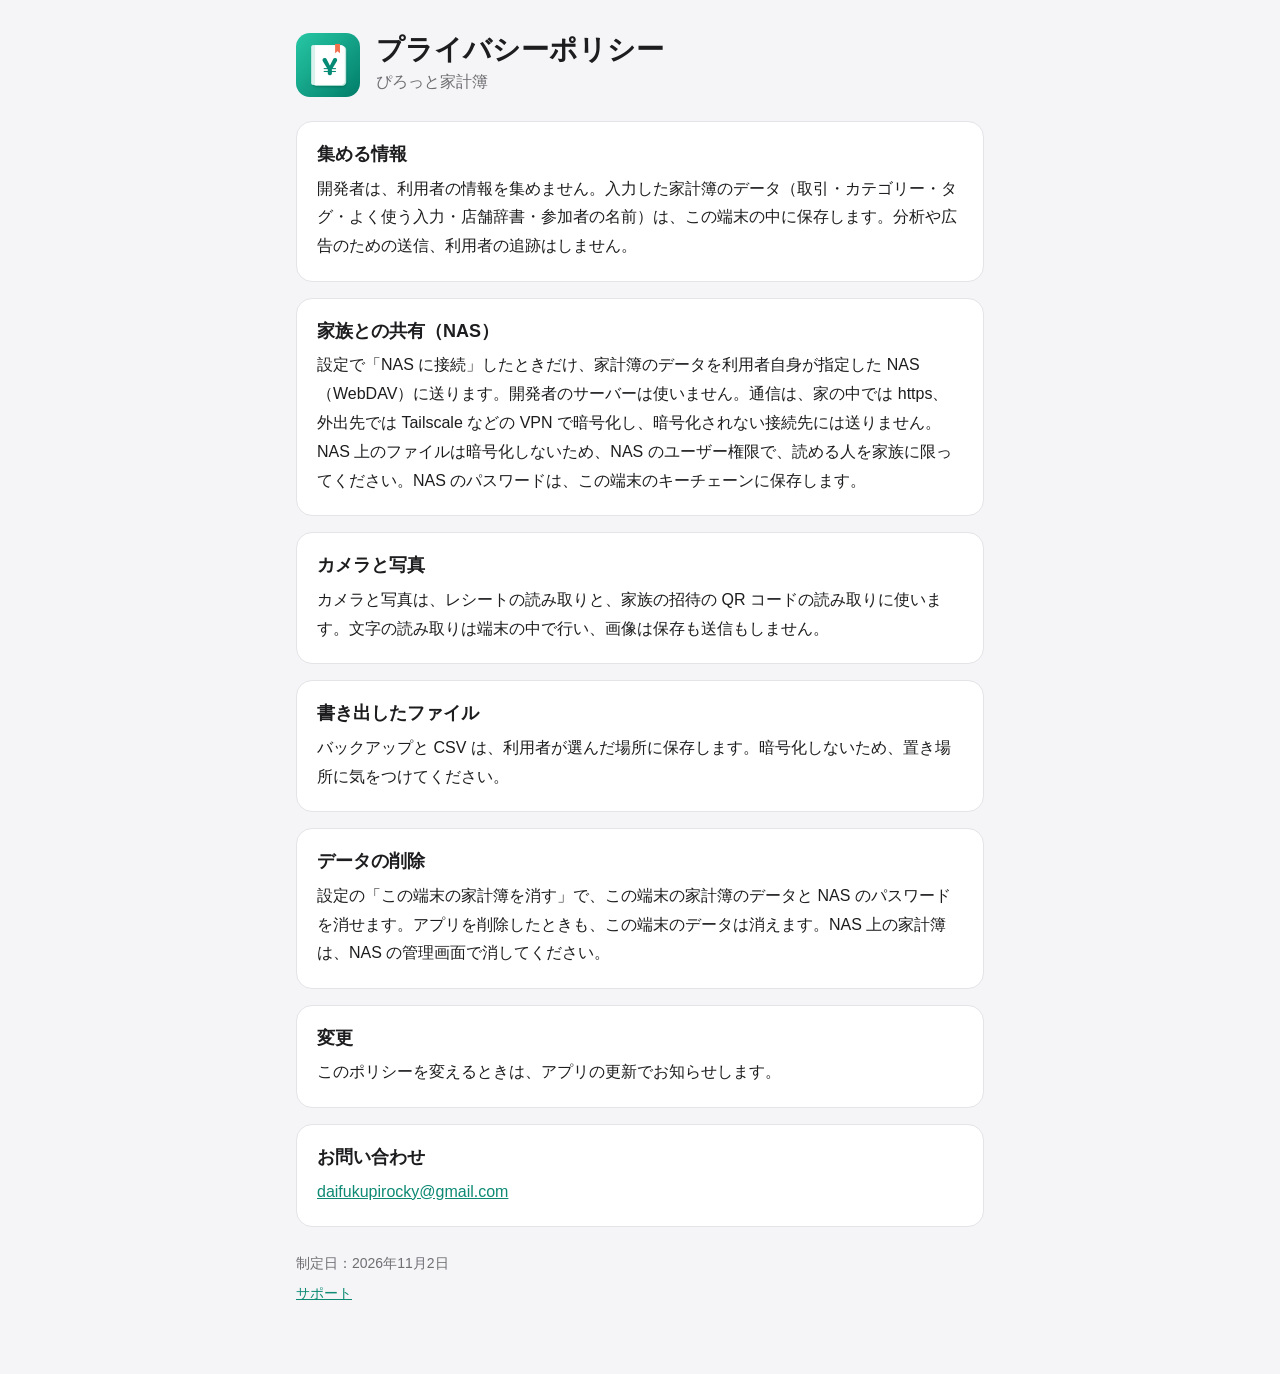
==== privacy.html @ 50da621c "サポートとプライバシーポリシーのページ Co-Authored-By: Claude Opus 5.5 <noreply@anthropic.com>" ====
<!doctype html>
<html lang="ja">
<head>
<meta charset="utf-8">
<meta name="viewport" content="width=device-width, initial-scale=1">
<title>プライバシーポリシー｜ぴろっと家計簿</title>
<link rel="stylesheet" href="style.css">
</head>
<body>
<main>
  <header>
    <img src="icon.png" alt="">
    <div>
      <h1>プライバシーポリシー</h1>
      <p>ぴろっと家計簿</p>
    </div>
  </header>

  <!-- same text as the app's PrivacyView (アプリの PrivacyView と同じ文) -->
  <section>
    <h2>集める情報</h2>
    <p>開発者は、利用者の情報を集めません。入力した家計簿のデータ（取引・カテゴリー・タグ・よく使う入力・店舗辞書・参加者の名前）は、この端末の中に保存します。分析や広告のための送信、利用者の追跡はしません。</p>
  </section>
  <section>
    <h2>家族との共有（NAS）</h2>
    <p>設定で「NAS に接続」したときだけ、家計簿のデータを利用者自身が指定した NAS（WebDAV）に送ります。開発者のサーバーは使いません。通信は、家の中では https、外出先では Tailscale などの VPN で暗号化し、暗号化されない接続先には送りません。NAS 上のファイルは暗号化しないため、NAS のユーザー権限で、読める人を家族に限ってください。NAS のパスワードは、この端末のキーチェーンに保存します。</p>
  </section>
  <section>
    <h2>カメラと写真</h2>
    <p>カメラと写真は、レシートの読み取りと、家族の招待の QR コードの読み取りに使います。文字の読み取りは端末の中で行い、画像は保存も送信もしません。</p>
  </section>
  <section>
    <h2>書き出したファイル</h2>
    <p>バックアップと CSV は、利用者が選んだ場所に保存します。暗号化しないため、置き場所に気をつけてください。</p>
  </section>
  <section>
    <h2>データの削除</h2>
    <p>設定の「この端末の家計簿を消す」で、この端末の家計簿のデータと NAS のパスワードを消せます。アプリを削除したときも、この端末のデータは消えます。NAS 上の家計簿は、NAS の管理画面で消してください。</p>
  </section>
  <section>
    <h2>変更</h2>
    <p>このポリシーを変えるときは、アプリの更新でお知らせします。</p>
  </section>
  <section>
    <h2>お問い合わせ</h2>
    <p><a href="mailto:daifukupirocky@gmail.com">daifukupirocky@gmail.com</a></p>
  </section>

  <footer>
    <p>制定日：2026年11月2日</p>
    <p><a href="index.html">サポート</a></p>
  </footer>
</main>
</body>
</html>
---- style.css ----
/* Shared style for the public pages (公開ページの共通の見た目) */
:root { --brand: #0E8A74; --ink: #1d1d1f; --sub: #6e6e73; --bg: #f5f5f7; --card: #fff; --line: #e3e3e8; }
@media (prefers-color-scheme: dark) {
  :root { --brand: #2EC4A5; --ink: #f5f5f7; --sub: #a1a1a6; --bg: #000; --card: #1c1c1e; --line: #38383a; }
}
* { box-sizing: border-box; }
body { margin: 0; background: var(--bg); color: var(--ink);
  font: 16px/1.8 -apple-system, BlinkMacSystemFont, "Hiragino Sans", "Hiragino Kaku Gothic ProN", sans-serif; }
main { max-width: 720px; margin: 0 auto; padding: 32px 16px 64px; }
header { display: flex; align-items: center; gap: 16px; margin-bottom: 24px; }
header img { width: 64px; height: 64px; border-radius: 14px; }
h1 { font-size: 28px; line-height: 1.3; margin: 0; }
header p { margin: 0; color: var(--sub); }
section { background: var(--card); border: 1px solid var(--line); border-radius: 16px; padding: 16px 20px; margin: 16px 0; }
h2 { font-size: 18px; margin: 0 0 4px; }
p { margin: 4px 0; }
a { color: var(--brand); }
footer { color: var(--sub); font-size: 14px; margin-top: 24px; }
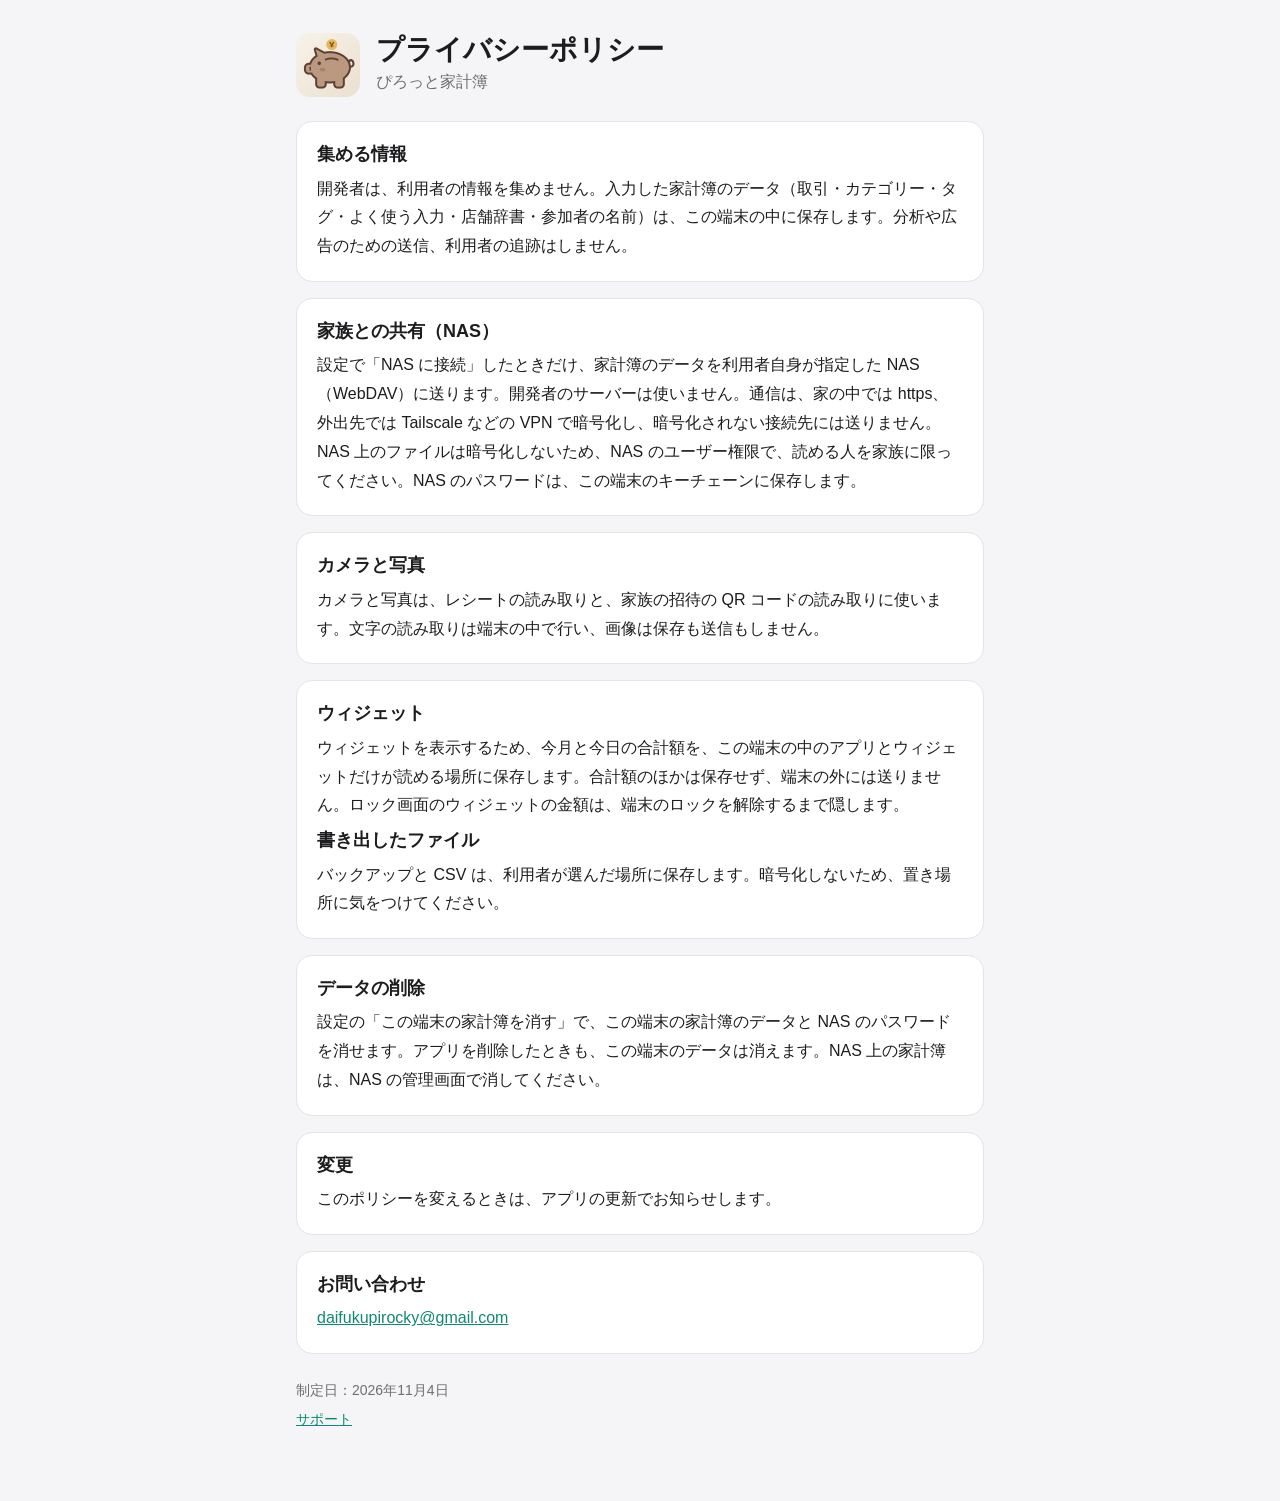
==== commit ba9cd5a6: "ウィジェットのプライバシーの説明と、新しいアイコン Co-Authored-By: Claude Opus 5.5 <noreply@anthropic.com>" ====
--- a/privacy.html
+++ b/privacy.html
@@ -30,6 +30,9 @@
     <p>カメラと写真は、レシートの読み取りと、家族の招待の QR コードの読み取りに使います。文字の読み取りは端末の中で行い、画像は保存も送信もしません。</p>
   </section>
   <section>
+    <h2>ウィジェット</h2>
+    <p>ウィジェットを表示するため、今月と今日の合計額を、この端末の中のアプリとウィジェットだけが読める場所に保存します。合計額のほかは保存せず、端末の外には送りません。ロック画面のウィジェットの金額は、端末のロックを解除するまで隠します。</p>
+
     <h2>書き出したファイル</h2>
     <p>バックアップと CSV は、利用者が選んだ場所に保存します。暗号化しないため、置き場所に気をつけてください。</p>
   </section>
@@ -47,7 +50,7 @@
   </section>
 
   <footer>
-    <p>制定日：2026年11月2日</p>
+    <p>制定日：2026年11月4日</p>
     <p><a href="index.html">サポート</a></p>
   </footer>
 </main>
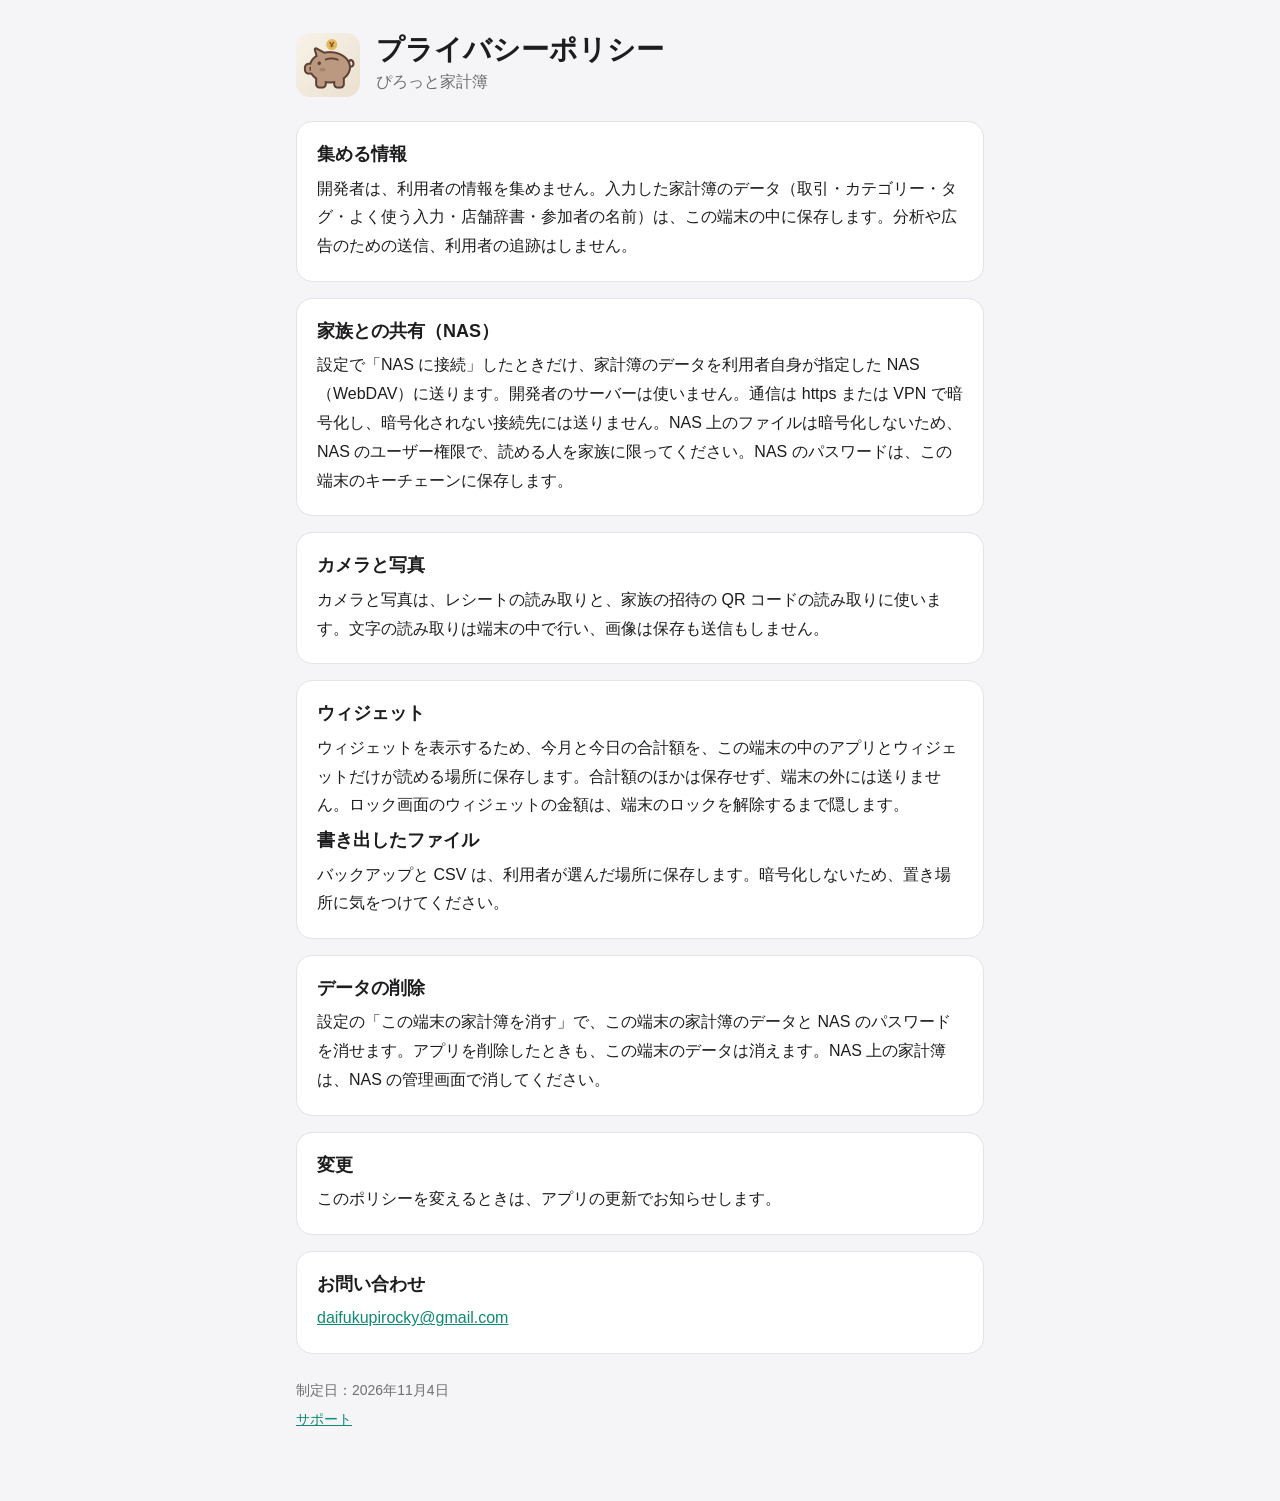
==== commit de5099f1: "外出先からの接続の説明を https に合わせる Co-Authored-By: Claude Opus 5.5 <noreply@anthropic.com>" ====
--- a/privacy.html
+++ b/privacy.html
@@ -23,7 +23,7 @@
   </section>
   <section>
     <h2>家族との共有（NAS）</h2>
-    <p>設定で「NAS に接続」したときだけ、家計簿のデータを利用者自身が指定した NAS（WebDAV）に送ります。開発者のサーバーは使いません。通信は、家の中では https、外出先では Tailscale などの VPN で暗号化し、暗号化されない接続先には送りません。NAS 上のファイルは暗号化しないため、NAS のユーザー権限で、読める人を家族に限ってください。NAS のパスワードは、この端末のキーチェーンに保存します。</p>
+    <p>設定で「NAS に接続」したときだけ、家計簿のデータを利用者自身が指定した NAS（WebDAV）に送ります。開発者のサーバーは使いません。通信は https または VPN で暗号化し、暗号化されない接続先には送りません。NAS 上のファイルは暗号化しないため、NAS のユーザー権限で、読める人を家族に限ってください。NAS のパスワードは、この端末のキーチェーンに保存します。</p>
   </section>
   <section>
     <h2>カメラと写真</h2>
